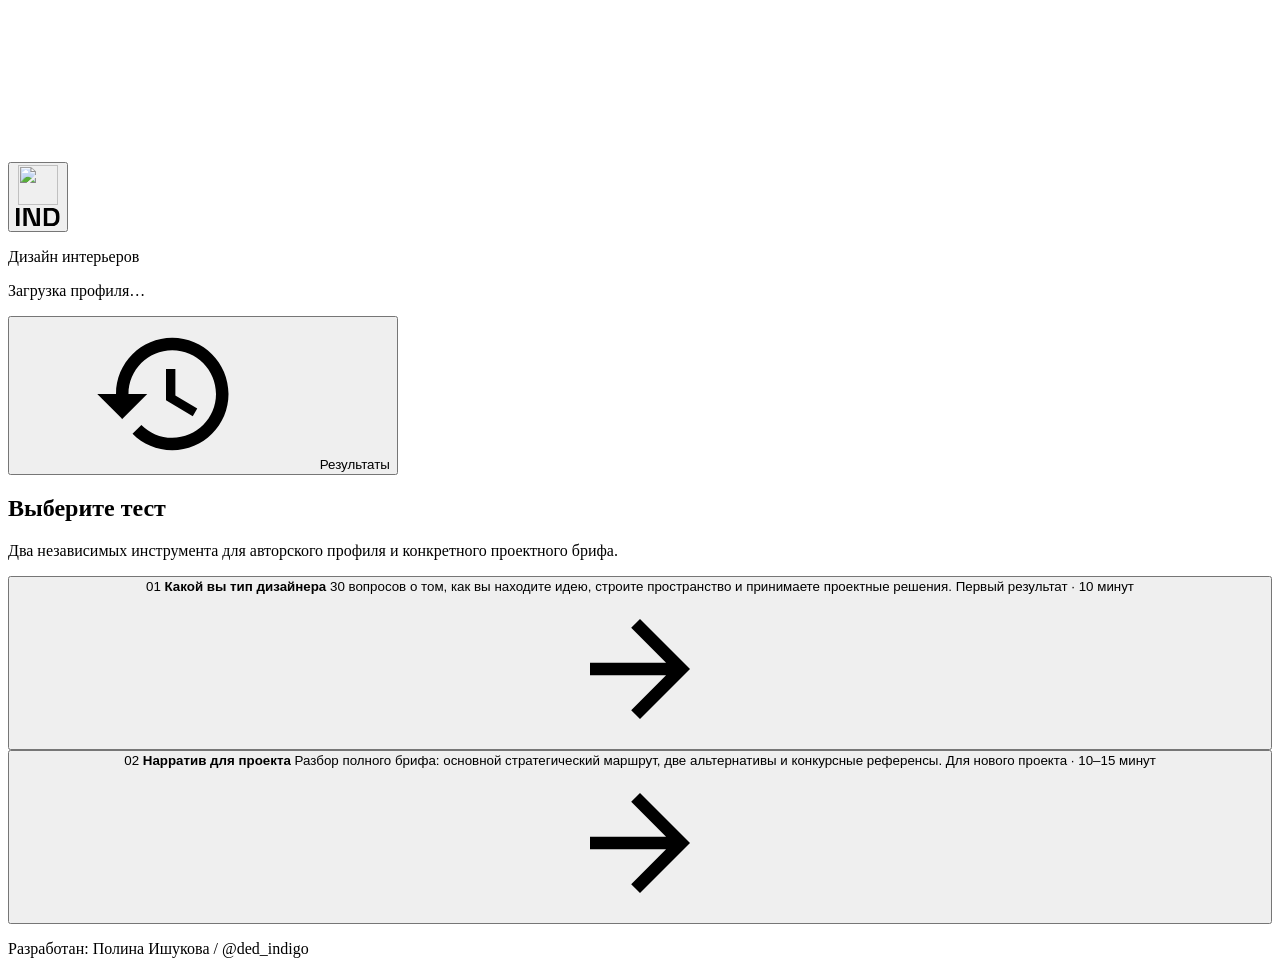
==== index.html @ 7b4a61e6 "Deploy to Yandex Serverless Containers The app now runs as one container on Yandex Cloud: Mini App f" ====
<!doctype html>
<html lang="ru">
<head>
  <meta charset="utf-8">
  <meta name="viewport" content="width=device-width, initial-scale=1, viewport-fit=cover">
  <meta name="theme-color" content="#f7f7f5">
  <meta http-equiv="Cache-Control" content="no-cache, no-store, must-revalidate">
  <meta http-equiv="Pragma" content="no-cache">
  <meta http-equiv="Expires" content="0">
  <title>Нарративы интерьера</title>
  <link rel="stylesheet" href="./assets/styles.css?v=24">
  <script src="https://telegram.org/js/telegram-web-app.js"></script>
  <script src="./config.js?v=3"></script>
</head>
<body>
  <!-- Иконки: google/material-design-icons, 24dp, Apache 2.0. Спрайт инлайном —
       внешние шрифты иконок в Telegram WebView грузятся ненадёжно. -->
  <svg class="icon-sprite" aria-hidden="true" focusable="false" xmlns="http://www.w3.org/2000/svg">
    <symbol id="ic-close" viewBox="0 0 24 24"><path d="M19 6.41L17.59 5 12 10.59 6.41 5 5 6.41 10.59 12 5 17.59 6.41 19 12 13.41 17.59 19 19 17.59 13.41 12z"/></symbol>
    <symbol id="ic-arrow-forward" viewBox="0 0 24 24"><path d="M12 4l-1.41 1.41L16.17 11H4v2h12.17l-5.58 5.59L12 20l8-8z"/></symbol>
    <symbol id="ic-arrow-back" viewBox="0 0 24 24"><path d="M20 11H7.83l5.59-5.59L12 4l-8 8 8 8 1.41-1.41L7.83 13H20v-2z"/></symbol>
    <symbol id="ic-history" viewBox="0 0 24 24"><path d="M13 3c-4.97 0-9 4.03-9 9H1l3.89 3.89.07.14L9 12H6c0-3.87 3.13-7 7-7s7 3.13 7 7-3.13 7-7 7c-1.93 0-3.68-.79-4.94-2.06l-1.42 1.42C8.27 19.99 10.51 21 13 21c4.97 0 9-4.03 9-9s-4.03-9-9-9zm-1 5v5l4.28 2.54.72-1.21-3.5-2.08V8H12z"/></symbol>
    <symbol id="ic-expand-more" viewBox="0 0 24 24"><path d="M16.59 8.59L12 13.17 7.41 8.59 6 10l6 6 6-6z"/></symbol>
    <!-- Вордмарк студии. Один путь, fill наследуется от currentColor,
         чтобы цвет задавался стилями, а не был вшит в графику. -->
    <symbol id="ind-wordmark" viewBox="0 0 164 68"><path d="M104.501 0V68H130.856C137.032 68 142.384 67.5802 146.09 66.321C158.442 62.1235 164 51.8395 164 33.1605C164 15.7407 158.442 5.66667 146.296 1.67901C142.384 0.419753 136.826 0 130.856 0H104.501ZM150.207 33.3704C150.207 47.0123 146.708 53.5185 140.532 56.037C137.444 57.2963 133.738 57.5062 129.827 57.5062H117.265V10.4938H129.827C133.738 10.4938 137.444 10.7037 140.532 11.963C146.708 14.4815 150.207 20.5679 150.207 33.3704ZM65.6015 68L40.3491 5.03704V68H27.7914V0H52.0832L77.3357 62.7531V0H89.8933V68H65.6015ZM13.1752 68H0V0H13.1752V68Z"/></symbol>
  </svg>

  <main class="shell">
    <header class="topbar">
      <div class="brand">
        <!-- Анимированное лого: WebP с альфой (чёрный фон ролика выбит по
             яркости, кроп ровно по сфере). Обычный <img> — не video: не зависит
             от политик автоплея в Telegram WebView. -->
        <button class="brand-home" id="brand-home" type="button" aria-label="На главный экран" title="На главный экран">
          <img class="brand-logo" src="./assets/logo-orb.webp?v=6" width="40" height="40" alt="" aria-hidden="true">
          <svg class="brand-wordmark" viewBox="0 0 164 68" aria-hidden="true"><use href="#ind-wordmark"></use></svg>
        </button>
        <div>
          <p class="product-name">Дизайн интерьеров</p>
          <p class="user-line" id="user-line">Загрузка профиля…</p>
        </div>
      </div>
      <button class="history-button" id="history-button" type="button" data-mode="history">
        <svg class="ic" aria-hidden="true"><use href="#ic-history"></use></svg>
        <span class="history-button-label">Результаты</span>
      </button>
    </header>

    <section class="screen" id="screen-start">
      <div class="intro" aria-labelledby="page-title">
        <h1 id="page-title">Выберите тест</h1>
        <p>Два независимых инструмента для авторского профиля и конкретного проектного брифа.</p>
      </div>

      <div class="test-list" aria-label="Доступные тесты">
        <button class="test-card" data-test="designer-profile" type="button">
          <span class="test-number">01</span>
          <span class="test-content">
            <strong class="test-title">Какой вы тип дизайнера</strong>
            <span>30 вопросов о том, как вы находите идею, строите пространство и принимаете проектные решения.</span>
            <span class="test-meta">Первый результат · 10 минут</span>
          </span>
          <span class="arrow"><svg class="ic" aria-hidden="true"><use href="#ic-arrow-forward"></use></svg></span>
        </button>

        <button class="test-card" data-test="project-narrative" type="button">
          <span class="test-number">02</span>
          <span class="test-content">
            <strong class="test-title">Нарратив для проекта</strong>
            <span>Разбор полного брифа: основной стратегический маршрут, две альтернативы и конкурсные референсы.</span>
            <span class="test-meta">Для нового проекта · 10–15 минут</span>
          </span>
          <span class="arrow"><svg class="ic" aria-hidden="true"><use href="#ic-arrow-forward"></use></svg></span>
        </button>
      </div>

      <p class="status" id="status" role="status" aria-live="polite"></p>
    </section>

    <section class="screen" id="screen-project" hidden>
      <div class="panel-header">
        <h2>Новый проект</h2>
        <p>Заполните информацию о проекте — её можно будет скорректировать позже.</p>
      </div>
      <form id="project-form" class="form" novalidate>
        <label class="field">
          <span>Код или условное название проекта</span>
          <input type="text" id="project-code" name="code_name" maxlength="120" required placeholder="Например: Проект А1">
        </label>
        <label class="field">
          <span>Тип объекта</span>
          <select id="project-object-type" name="object_type">
            <option value="office">Офис</option>
            <option value="restaurant">Ресторан / кафе</option>
            <option value="hotel">Отель</option>
            <option value="residential-common">МОП жилого комплекса</option>
            <option value="airport">Аэропорт</option>
            <option value="museum">Музей</option>
            <option value="sports">Спортивный комплекс</option>
            <option value="other">Другое</option>
          </select>
        </label>
        <label class="field">
          <span>Площадь, м² (не обязательно)</span>
          <input type="number" id="project-area" name="area_m2" min="0" max="1000000" step="1" placeholder="850">
        </label>
        <div class="form-actions">
          <button type="button" class="btn-ghost" id="project-cancel">Назад</button>
          <button type="submit" class="btn-primary">Начать тест</button>
        </div>
      </form>
      <p class="status" id="project-status" role="status" aria-live="polite"></p>
    </section>

    <section class="screen" id="screen-question" hidden>
      <div class="progress-row">
        <span id="q-counter">Вопрос 1 из 30</span>
        <span id="q-percent">0%</span>
      </div>
      <div class="progress-track"><div class="progress-fill" id="progress-fill"></div></div>

      <h2 class="q-text" id="q-text"></h2>
      <p class="q-hint" id="q-hint" hidden>Можно выбрать несколько вариантов</p>

      <div class="options" id="options-list"></div>

      <div class="quiz-actions">
        <!-- На первом вопросе превращается в «Закрыть тест» (см. renderQuestion). -->
        <button type="button" class="btn-ghost btn-with-icon" id="btn-back" data-mode="back">
          <svg class="ic" aria-hidden="true"><use href="#ic-arrow-back"></use></svg>
          <span id="btn-back-label">Назад</span>
        </button>
        <!-- «Не знаю» вынесен из списка вариантов сюда: в списке он занимал
             место наравне с содержательными ответами и оттягивал внимание. -->
        <button type="button" class="btn-ghost btn-with-icon btn-dunno" id="btn-dunno" hidden>
          <span>Ещё не знаю</span>
          <svg class="ic" aria-hidden="true"><use href="#ic-arrow-forward"></use></svg>
        </button>
        <button type="button" class="btn-primary" id="btn-next" hidden>Далее</button>
      </div>
      <!-- Сообщение о несохранённом ответе — под кнопками. В самом ряду оно
           раздвигало кнопки и переносило их подписи. -->
      <p class="save-note" id="save-indicator" role="status" aria-live="polite"></p>
    </section>

    <section class="screen" id="screen-results" hidden>
      <p class="result-kicker" id="result-kicker">Основной нарратив</p>

      <div class="result-card" id="result-card">
        <h2 id="result-name"></h2>
        <p class="result-subtitle" id="result-subtitle"></p>
        <div class="result-image" id="result-image-wrap" hidden><img id="result-image" src="" alt=""></div>
        <p class="fit-label" id="fit-label">Совпадение с архетипом</p>
        <div class="fit-row">
          <div class="fit-bar-track"><div class="fit-bar-fill" id="fit-bar"></div></div>
          <span id="fit-percent"></span>
        </div>
        <p class="confidence-line" id="confidence-line"></p>
        <p class="result-text" id="result-text"></p>
        <div class="result-detail" id="result-detail"></div>
      </div>

      <div class="wheel-section" id="wheel-section" hidden>
        <h3 id="wheel-title">Профиль дизайнерского мышления</h3>
        <svg id="wheel-svg" viewBox="0 0 440 440" xmlns="http://www.w3.org/2000/svg"></svg>
      </div>

      <div class="summary-section" id="summary-section" hidden></div>

      <div class="ranked-section">
        <h3 id="ranked-title">Все архетипы</h3>
        <div id="ranked-list"></div>
      </div>

      <div class="result-actions">
        <button type="button" class="btn-ghost" id="btn-restart">На главный экран</button>
      </div>
    </section>

    <section class="screen" id="screen-history" hidden>
      <div class="panel-header">
        <h2>Результаты тестов</h2>
      </div>
      <div class="history-list" id="history-list"></div>
    </section>

    <!-- Черновик найден: спрашиваем, продолжить или начать заново. Диалог, а не
         экран: выбор из двух исходов, после которого человек возвращается ровно
         туда, откуда пришёл. -->
    <div class="modal" id="resume-modal" hidden>
      <div class="modal-card" role="dialog" aria-modal="true" aria-labelledby="resume-title">
        <h2 id="resume-title">Тест не закончен</h2>
        <p id="resume-text"></p>
        <div class="modal-actions">
          <button class="btn-primary" id="resume-continue" type="button">Продолжить</button>
          <button class="btn-ghost" id="resume-restart" type="button">Начать заново</button>
        </div>
      </div>
    </div>

    <!-- Подпись авторства: в потоке под содержимым, не липнет к низу экрана —
         иначе на коротких экранах она вклинивалась бы в середину. -->
    <footer class="credits">Разработан: Полина Ишукова / @ded_indigo</footer>
  </main>

  <script type="module" src="./assets/app.js?v=24"></script>
</body>
</html>
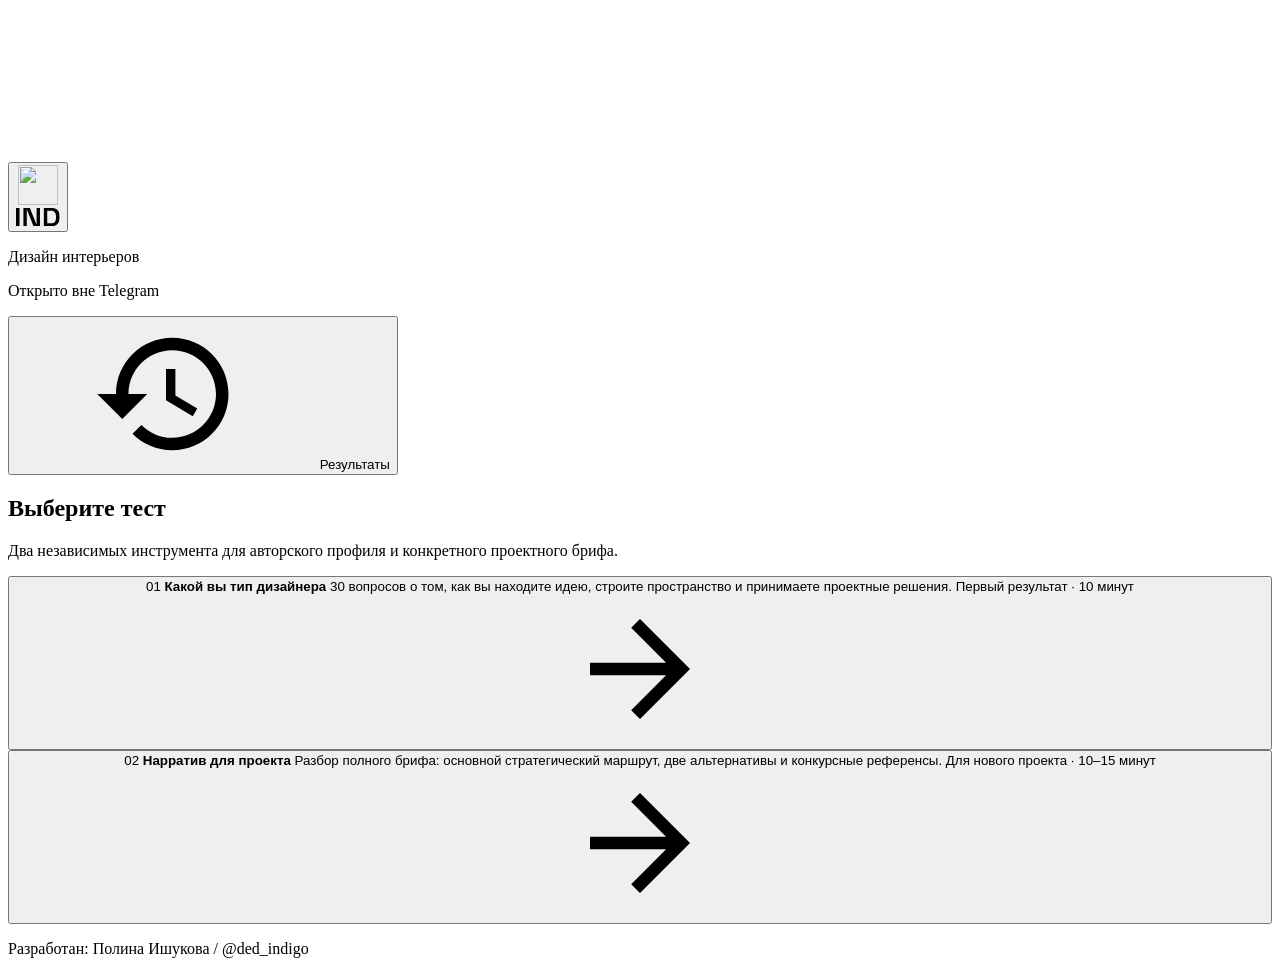
==== commit 77b11bdf: "Send the session token in X-Session-Token Yandex Serverless Containers takes the Authorization heade" ====
--- a/index.html
+++ b/index.html
@@ -204,6 +204,6 @@
     <footer class="credits">Разработан: Полина Ишукова / @ded_indigo</footer>
   </main>
 
-  <script type="module" src="./assets/app.js?v=24"></script>
+  <script type="module" src="./assets/app.js?v=25"></script>
 </body>
 </html>
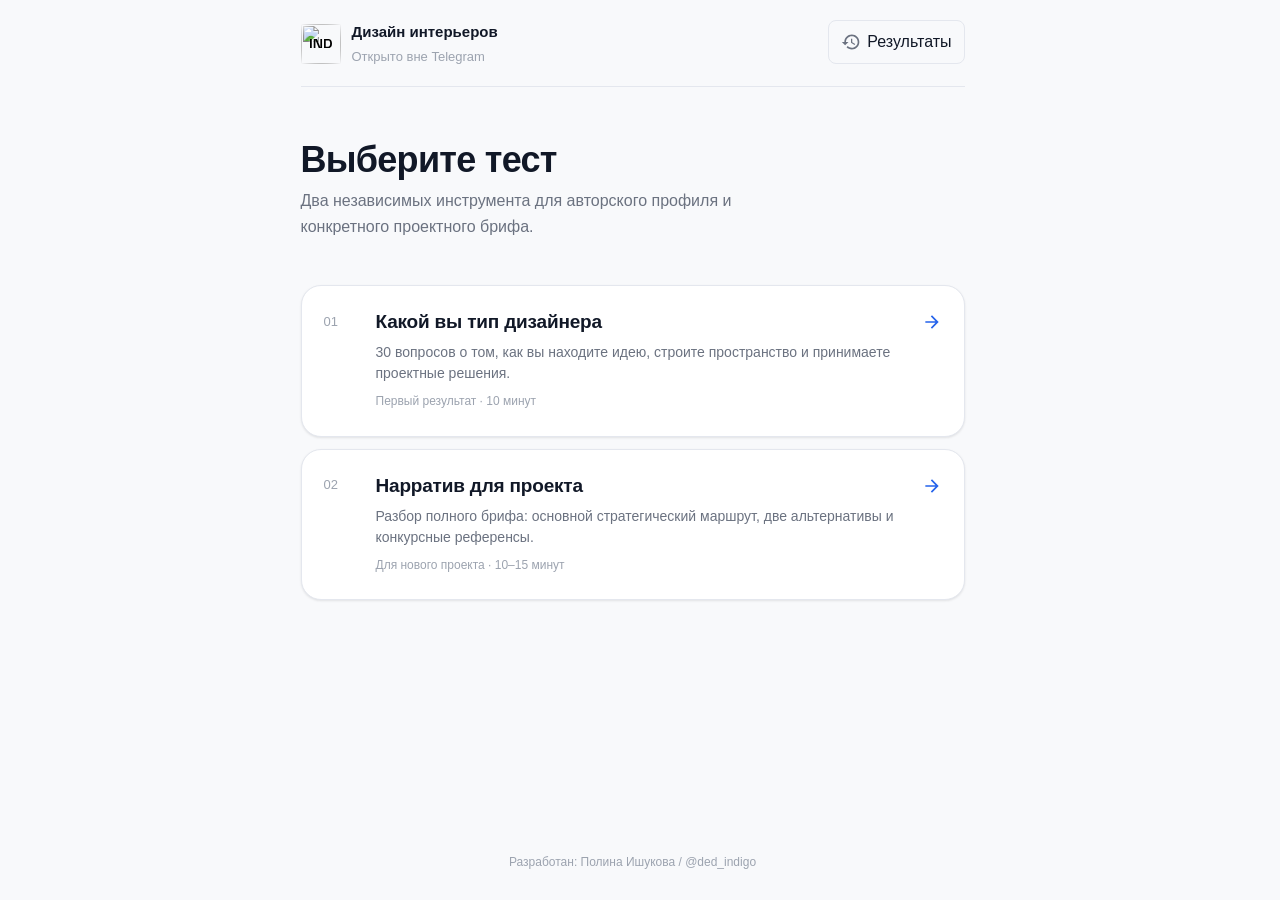
==== commit 42b253b2: "Keep hover styles to mouse pointers On phones :hover stuck to a button after a tap. Hover rules now " ====
--- a/index.html
+++ b/index.html
@@ -8,7 +8,7 @@
   <meta http-equiv="Pragma" content="no-cache">
   <meta http-equiv="Expires" content="0">
   <title>Нарративы интерьера</title>
-  <link rel="stylesheet" href="./assets/styles.css?v=24">
+  <link rel="stylesheet" href="./assets/styles.css?v=25">
   <script src="https://telegram.org/js/telegram-web-app.js"></script>
   <script src="./config.js?v=3"></script>
 </head>
--- a/assets/styles.css
+++ b/assets/styles.css
@@ -0,0 +1,637 @@
+*, *::before, *::after { box-sizing: border-box; margin: 0; padding: 0; }
+
+:root {
+  color-scheme: light;
+  --bg: #F8F9FB;
+  --surface: #FFFFFF;
+  --border: #E4E7EE;
+  --text-primary: #111827;
+  --text-secondary: #6B7280;
+  --text-muted: #9CA3AF;
+  --accent: #2563EB;
+  --accent-light: #EFF6FF;
+  --accent-hover: #1D4ED8;
+  --radius-sm: 8px;
+  --radius-md: 14px;
+  --radius-lg: 20px;
+  --shadow-sm: 0 1px 3px rgba(0,0,0,.06), 0 1px 2px rgba(0,0,0,.04);
+  --shadow-md: 0 4px 16px rgba(0,0,0,.08), 0 2px 6px rgba(0,0,0,.04);
+  font-family: 'Inter', -apple-system, BlinkMacSystemFont, 'Segoe UI', sans-serif;
+}
+
+/* scrollbar-gutter: место под полосу прокрутки резервируется всегда. Без этого
+   длинный экран результата получает полосу, короткий (история, старт) — нет, и
+   весь интерфейс вместе с кнопкой «закрыть» прыгает на ширину полосы. */
+html { background: var(--bg); scroll-behavior: smooth; scrollbar-gutter: stable; }
+
+body {
+  margin: 0;
+  min-width: 320px;
+  min-height: 100vh;
+  background: var(--bg);
+  color: var(--text-primary);
+  line-height: 1.6;
+  -webkit-font-smoothing: antialiased;
+}
+
+button { font: inherit; }
+
+/* Атрибут hidden обязан выигрывать у любого авторского display. Без этого
+   `display: inline-flex` у .btn-with-icon перебивал его, и кнопка пропуска
+   висела на экране даже там, где такого варианта ответа нет вообще. */
+[hidden] { display: none !important; }
+
+/* ── Иконки (google/material-design-icons) ── */
+
+.icon-sprite { display: none; }
+
+.ic {
+  width: 20px;
+  height: 20px;
+  flex: none;
+  fill: currentColor;
+  display: block;
+}
+
+.shell {
+  width: min(100%, 720px);
+  margin: 0 auto;
+  padding: max(20px, env(safe-area-inset-top)) 24px max(28px, env(safe-area-inset-bottom));
+  /* Колонка во весь экран — ради подписи внизу: без этого она вставала сразу
+     под содержимым и на коротких экранах оказывалась посреди пустоты, а от
+     экрана к экрану прыгала по высоте. dvh, а не vh: в мобильных браузерах
+     панели то появляются, то исчезают, и vh считает по большему размеру. */
+  display: flex;
+  flex-direction: column;
+  min-height: 100vh;
+  min-height: 100dvh;
+}
+
+.credits {
+  /* Прижимает подпись к низу: всё свободное место колонки уходит в этот отступ.
+     Линии-разделителя нет намеренно — при длинном экране она вставала бы
+     впритык к последней карточке. */
+  margin-top: auto;
+  padding-top: 32px;
+  color: var(--text-muted);
+  font-size: 12px;
+  text-align: center;
+}
+
+/* ── Topbar ── */
+
+.topbar {
+  display: flex;
+  align-items: flex-start;
+  justify-content: space-between;
+  gap: 16px;
+  padding-bottom: 18px;
+  border-bottom: 1px solid var(--border);
+}
+
+.product-name,
+.user-line,
+.intro p,
+.status { margin: 0; }
+
+.brand { display: flex; align-items: center; gap: 11px; min-width: 0; }
+
+/* Никакого оформления у кнопки: ни фона, ни рамки, ни обводки фокуса, ни
+   тап-хайлайта webview — только сам шар. Реакция на наведение и фокус —
+   размером, не прямоугольниками. */
+.brand-home {
+  appearance: none;
+  padding: 0;
+  border: 0;
+  background: none;
+  cursor: pointer;
+  flex: none;
+  /* Шар и вордмарк — один знак: буквы лежат поверх шара, обе клетки грида
+     занимают одну и ту же ячейку, поэтому знак не занимает лишней высоты и
+     увеличивается при наведении целиком. */
+  display: grid;
+  place-items: center;
+  line-height: 0;
+  -webkit-tap-highlight-color: transparent;
+  transition: transform .18s ease;
+}
+
+.brand-logo,
+.brand-wordmark { grid-area: 1 / 1; }
+
+/* Буквы поверх шара, по его центру. Ширина — чуть больше половины шара:
+   так знак читается и не залезает на светлый край, где контраст падает. */
+.brand-wordmark {
+  width: 22px;
+  height: auto;
+  display: block;
+  fill: #000;
+  position: relative;
+  z-index: 1;
+  /* Шар живой и проходит через тёмно-фиолетовую фазу, где чёрные буквы
+     пропадают. Ореол в полпикселя не виден на светлых кадрах и держит контур
+     на тёмных — дешевле, чем менять цвет знака. */
+  filter: drop-shadow(0 0 1.5px rgba(255, 255, 255, .8));
+}
+/* Hover — только для мыши: на телефоне :hover залипает на кнопке после касания. */
+@media (hover: hover) and (pointer: fine) { .brand-home:hover { transform: scale(1.08); } }
+.brand-home:focus-visible { transform: scale(1.08); }
+.brand-home:focus,
+.brand-home:focus-visible { outline: none; }
+.brand-home:active { transform: scale(1); }
+
+.brand-logo {
+  width: 40px;
+  height: 40px;
+  flex: none;
+  display: block;
+  /* Медленное вращение прячет стык петли: ролик не зациклен, играется
+     пинг-понгом, и на развороте движение внутри сферы заметно без него. */
+  animation: orb-spin 42s linear infinite;
+  /* Ролик снят на чёрном: остатки тёмной каймы по краю гасим лёгкой растушёвкой. */
+  -webkit-mask-image: radial-gradient(circle at 50% 50%, #000 68%, transparent 99%);
+  mask-image: radial-gradient(circle at 50% 50%, #000 68%, transparent 99%);
+}
+
+/* Вращение не выключается при prefers-reduced-motion: сама анимированная WebP
+   всё равно играет (браузеры её не останавливают), а без вращения возвращается
+   тот самый видимый стык петли. Один оборот за 42 секунды — движение на грани
+   заметности, вестибулярного риска тут нет. */
+@keyframes orb-spin { to { transform: rotate(360deg); } }
+
+.product-name { font-size: 15px; font-weight: 650; }
+.user-line { margin-top: 3px; color: var(--text-muted); font-size: 13px; }
+
+.history-button {
+  display: inline-flex;
+  align-items: center;
+  gap: 6px;
+  padding: 8px 12px;
+  border: 1.5px solid var(--border);
+  border-radius: var(--radius-sm);
+  background: transparent;
+  color: var(--text-primary);
+  cursor: pointer;
+  transition: border-color .15s, background-color .15s;
+}
+@media (hover: hover) and (pointer: fine) { .history-button:hover { border-color: var(--accent); background: var(--accent-light); } }
+.history-button .ic { color: var(--text-secondary); }
+@media (hover: hover) and (pointer: fine) { .history-button:hover .ic { color: var(--accent); } }
+
+/* Режим «закрыть» — на истории и на открытом результате кнопка становится
+   крестиком: выход очевиден, и не выглядит как вход в тот же раздел. */
+.history-button[data-mode="close"] {
+  padding: 8px;
+  border-radius: 50%;
+}
+.history-button[data-mode="close"] .history-button-label { display: none; }
+
+.history-button:focus-visible,
+.test-card:focus-visible { outline: 3px solid color-mix(in srgb, var(--accent) 36%, transparent); outline-offset: 2px; }
+
+/* ── Intro / test list ── */
+
+.intro { padding: 30px 0 22px; }
+
+.intro h1 {
+  margin: 0 0 8px;
+  font-size: clamp(26px, 7vw, 36px);
+  line-height: 1.15;
+  letter-spacing: -0.02em;
+  font-weight: 700;
+}
+
+.intro p { max-width: 520px; color: var(--text-secondary); font-size: 16px; line-height: 1.6; }
+
+.test-list { display: grid; gap: 12px; margin-top: 24px; }
+
+.test-card {
+  width: 100%;
+  display: grid;
+  grid-template-columns: 34px 1fr 24px;
+  gap: 12px;
+  align-items: start;
+  padding: 20px 18px;
+  border: 1px solid var(--border);
+  border-radius: var(--radius-lg);
+  background: var(--surface);
+  color: var(--text-primary);
+  text-align: left;
+  cursor: pointer;
+  box-shadow: var(--shadow-sm);
+  transition: border-color 150ms ease, box-shadow 150ms ease;
+}
+
+@media (hover: hover) and (pointer: fine) { .test-card:hover { border-color: var(--accent); box-shadow: var(--shadow-md); } }
+.test-card:active { transform: scale(.995); }
+
+/* Номер, заголовок и стрелка держатся на одной линии: у боковых колонок высота
+   строки ровно как у первой строки заголовка (--title-line), содержимое по её
+   центру. Раньше стрелка центрировалась по всей карточке и уезжала вниз. */
+.test-card { --title-line: 24px; }
+
+.test-number {
+  display: flex;
+  align-items: center;
+  height: var(--title-line);
+  color: var(--text-muted);
+  font-size: 13px;
+  font-variant-numeric: tabular-nums;
+}
+.test-content { display: grid; gap: 8px; }
+.test-title { font-size: 19px; line-height: var(--title-line); font-weight: 650; letter-spacing: -0.01em; }
+.test-content > span:not(.test-meta) { color: var(--text-secondary); font-size: 14px; line-height: 1.5; }
+.test-meta { color: var(--text-muted); font-size: 12px; }
+.arrow {
+  display: flex;
+  align-items: center;
+  justify-content: flex-end;
+  height: var(--title-line);
+  color: var(--accent);
+}
+
+.status { min-height: 22px; padding-top: 16px; color: var(--text-muted); font-size: 13px; }
+
+/* Текст ошибки — читаемый абзац, а не сноска: человеку по нему решать,
+   ждать или писать людям. Кнопка повтора идёт отдельной строкой. */
+.error-text { display: block; color: var(--text-secondary); font-size: 14px; line-height: 1.55; }
+.btn-retry { margin-top: 12px; padding: 11px 18px; font-size: 14px; }
+
+/* ── Общие элементы (форма, кнопки) ── */
+
+.screen { padding-top: 22px; }
+
+.panel-header { padding-bottom: 18px; }
+.panel-header h2 { margin: 0 0 6px; font-size: 24px; font-weight: 700; letter-spacing: -0.02em; }
+.panel-header p { margin: 0; color: var(--text-secondary); font-size: 14px; line-height: 1.5; }
+
+.form { display: grid; gap: 18px; padding-top: 4px; }
+.field { display: grid; gap: 8px; font-size: 14px; color: var(--text-secondary); font-weight: 500; }
+.field input,
+.field select {
+  font: inherit;
+  font-size: 15px;
+  padding: 12px 16px;
+  border: 1.5px solid var(--border);
+  border-radius: var(--radius-sm);
+  background: var(--bg);
+  color: var(--text-primary);
+  outline: none;
+  transition: border-color .15s;
+}
+.field input:focus,
+.field select:focus { border-color: var(--accent); }
+
+.form-actions,
+.quiz-actions,
+.result-actions {
+  display: flex;
+  align-items: center;
+  justify-content: space-between;
+  gap: 12px;
+  padding-top: 8px;
+}
+
+.quiz-actions { padding-top: 20px; gap: 10px; }
+.quiz-actions .btn-ghost,
+.quiz-actions .btn-primary { white-space: nowrap; }
+
+/* Самый тесный случай — первый вопрос одиночного типа: «Закрыть тест» и
+   «Ещё не знаю» вместе шире 360-пиксельного экрана. Подписи там сокращать
+   нельзя, поэтому ужимаем поля самих кнопок. */
+@media (max-width: 380px) {
+  .quiz-actions .btn-ghost { padding-left: 12px; padding-right: 12px; font-size: 14px; }
+  .quiz-actions #btn-back { padding-left: 10px; }
+  .quiz-actions #btn-dunno { padding-right: 10px; }
+  .quiz-actions .btn-with-icon { gap: 6px; }
+}
+
+.btn-primary,
+.btn-ghost {
+  font: inherit;
+  font-size: 15px;
+  font-weight: 600;
+  padding: 14px 22px;
+  border-radius: var(--radius-sm);
+  cursor: pointer;
+  border: none;
+  transition: background .15s, border-color .15s, color .15s, transform .1s;
+}
+.btn-primary { background: var(--accent); color: #fff; }
+@media (hover: hover) and (pointer: fine) { .btn-primary:hover { background: var(--accent-hover); } }
+.btn-primary:active { transform: scale(.98); }
+.btn-primary:disabled { opacity: 0.5; cursor: default; transform: none; }
+
+.btn-with-icon { display: inline-flex; align-items: center; gap: 8px; }
+.btn-with-icon .ic { width: 18px; height: 18px; }
+
+.btn-ghost { background: transparent; border: 1.5px solid var(--border); color: var(--accent); }
+@media (hover: hover) and (pointer: fine) { .btn-ghost:hover { border-color: var(--accent); background: var(--accent-light); color: var(--text-primary); } }
+
+/* ── Экран вопроса ── */
+
+.progress-row {
+  display: flex;
+  justify-content: space-between;
+  font-size: 13px;
+  font-weight: 500;
+  color: var(--text-muted);
+  font-variant-numeric: tabular-nums;
+}
+.progress-row #q-counter { color: var(--text-secondary); }
+
+.progress-track {
+  margin: 10px 0 24px;
+  height: 4px;
+  border-radius: 2px;
+  background: var(--border);
+  overflow: hidden;
+}
+.progress-fill { height: 100%; background: var(--accent); border-radius: inherit; transition: width 350ms ease; }
+
+.question-card {
+  background: var(--surface);
+  border: 1px solid var(--border);
+  border-radius: var(--radius-lg);
+  padding: 32px 28px 28px;
+  margin: 22px 0;
+  box-shadow: var(--shadow-sm);
+}
+
+.q-text {
+  margin: 0 0 18px;
+  font-size: clamp(18px, 4.5vw, 20px);
+  line-height: 1.45;
+  font-weight: 650;
+  letter-spacing: -0.005em;
+  color: var(--text-primary);
+}
+
+.q-hint { margin: -8px 0 18px; font-size: 13px; color: var(--text-muted); }
+
+.options { display: grid; gap: 12px; }
+
+.option-btn {
+  display: flex;
+  align-items: center;
+  gap: 14px;
+  width: 100%;
+  text-align: left;
+  font: inherit;
+  padding: 18px 20px;
+  border: 1.5px solid var(--border);
+  border-radius: var(--radius-md);
+  background: var(--bg);
+  color: var(--text-primary);
+  line-height: 1.5;
+  cursor: pointer;
+  transition: border-color 150ms ease, background-color 150ms ease, transform .1s;
+}
+@media (hover: hover) and (pointer: fine) { .option-btn:hover:not(:disabled) { border-color: var(--accent); background: var(--accent-light); } }
+.option-btn:active:not(:disabled) { transform: scale(.99); }
+.option-btn:disabled { cursor: default; }
+.option-btn.chosen { border-color: var(--accent); background: var(--accent-light); }
+.option-btn.dunno { color: var(--text-muted); font-style: italic; border-style: dashed; }
+
+.save-note { margin-top: 12px; min-height: 18px; font-size: 13px; line-height: 1.45;
+  color: var(--text-secondary); text-align: center; }
+
+/* «Ещё не знаю» — приглушённая кнопка того же роста, что «Назад»: это выход
+   из вопроса, а не ответ, и притягивать взгляд ей незачем. */
+.btn-dunno { color: var(--text-secondary); }
+@media (hover: hover) and (pointer: fine) { .btn-dunno:hover { border-color: var(--text-muted); background: transparent; color: var(--text-primary); } }
+.btn-dunno .ic { color: var(--text-muted); }
+
+/* Иконка съедает воздух со своей стороны — паддинги подрезаны, чтобы пара
+   «стрелка + текст» стояла оптически по центру кнопки. */
+#btn-back { padding-left: 15px; padding-right: 20px; }
+#btn-dunno { padding-left: 20px; padding-right: 15px; }
+
+/* ── Результат: карточка ведущего нарратива ── */
+
+.result-kicker { color: var(--arch-color, var(--accent)); font-size: 11px; font-weight: 650; letter-spacing: .1em; text-transform: uppercase; margin: 0 0 12px; text-align: center; }
+
+.result-card {
+  padding: 32px 28px;
+  border: 1px solid var(--border);
+  border-radius: var(--radius-lg);
+  background: var(--surface);
+  box-shadow: var(--shadow-md);
+  position: relative;
+  overflow: hidden;
+}
+.result-card::before {
+  content: '';
+  position: absolute;
+  top: 0; left: 0; right: 0;
+  height: 4px;
+  background: var(--arch-color, var(--accent));
+}
+.result-card h2 { margin: 0 0 4px; font-size: clamp(20px, 4vw, 26px); font-weight: 700; letter-spacing: -0.01em; }
+.result-subtitle { margin: 0 0 18px; color: var(--text-muted); font-size: 14px; }
+
+.result-image {
+  width: 100%;
+  aspect-ratio: 16 / 9;
+  margin: 4px 0 20px;
+  border-radius: var(--radius-sm);
+  overflow: hidden;
+  background: var(--bg);
+  border: 1px solid var(--border);
+}
+.result-image img { width: 100%; height: 100%; display: block; object-fit: cover; object-position: center; }
+
+.fit-row { display: flex; align-items: center; gap: 10px; }
+.fit-bar-track { flex: 1; height: 6px; border-radius: 3px; background: var(--border); overflow: hidden; }
+.fit-bar-fill { height: 100%; border-radius: inherit; background: var(--arch-color, var(--accent)); transition: width .5s ease; }
+.fit-row span { font-size: 13px; font-weight: 600; font-variant-numeric: tabular-nums; color: var(--text-secondary); min-width: 38px; text-align: right; }
+
+.fit-label { margin: 18px 0 7px; font-size: 12px; color: var(--text-muted); }
+.confidence-line { margin: 10px 0 0; font-size: 12px; line-height: 1.5; color: var(--text-muted); }
+
+.result-text { margin: 20px 0; font-size: 15px; line-height: 1.7; color: var(--text-secondary); }
+
+.result-detail { display: grid; gap: 16px; margin-bottom: 20px; padding-top: 16px; border-top: 1px solid var(--border); }
+.result-detail h3 { margin: 0 0 6px; font-size: 13px; letter-spacing: .04em; text-transform: uppercase; color: var(--text-muted); font-weight: 650; }
+.result-detail p { margin: 0; font-size: 14px; line-height: 1.65; color: var(--text-secondary); }
+.strength-tag {
+  display: inline-block;
+  margin: 0 6px 6px 0;
+  padding: 5px 12px;
+  border-radius: 999px;
+  background: var(--bg);
+  border: 1px solid var(--border);
+  font-size: 13px;
+  color: var(--text-secondary);
+}
+.blindspot-block {
+  padding: 14px 16px;
+  background: #FEF2F2;
+  border: 1px solid #FCA5A5;
+  border-radius: var(--radius-sm);
+  font-size: 13px;
+  color: #9F1239;
+  line-height: 1.55;
+}
+.blindspot-block strong { color: #BE123C; }
+
+/* ── Колесо профиля ── */
+
+.wheel-section {
+  background: var(--surface);
+  border: 1px solid var(--border);
+  border-radius: var(--radius-lg);
+  padding: 28px;
+  margin: 20px 0;
+  box-shadow: var(--shadow-sm);
+  text-align: center;
+}
+.wheel-section h3 { font-size: 16px; font-weight: 650; margin-bottom: 20px; color: var(--text-primary); }
+#wheel-svg { max-width: 100%; height: auto; }
+
+/* ── Саммари: топ-чипы + совет по нижним ── */
+
+.summary-section {
+  background: var(--surface);
+  border: 1px solid var(--border);
+  border-radius: var(--radius-lg);
+  padding: 26px 28px;
+  margin: 20px 0;
+  box-shadow: var(--shadow-sm);
+}
+.summary-section h3 { font-size: 15px; font-weight: 650; margin-bottom: 14px; }
+.summary-palette { display: flex; gap: 8px; flex-wrap: wrap; margin-bottom: 14px; }
+.palette-chip {
+  display: flex; align-items: center; gap: 6px;
+  padding: 5px 12px; border-radius: 999px;
+  font-size: 13px; font-weight: 500;
+  background: var(--bg); border: 1.5px solid var(--border);
+}
+.palette-chip .dot { width: 8px; height: 8px; border-radius: 50%; flex-shrink: 0; }
+.summary-text { font-size: 14px; line-height: 1.7; color: var(--text-secondary); }
+.summary-text p { margin-bottom: 10px; }
+.summary-text p:last-child { margin-bottom: 0; }
+.summary-advice {
+  margin-top: 14px; padding: 14px 16px;
+  background: #F0FDF4; border: 1px solid #BBF7D0;
+  border-radius: var(--radius-sm);
+  font-size: 13px; color: #166534; line-height: 1.6;
+}
+.summary-advice p { margin: 0 0 8px; }
+.summary-advice p:last-child { margin: 0; }
+
+/* ── Полный ранжированный список ── */
+
+.ranked-section { margin: 20px 0; }
+.ranked-section h3 { font-size: 16px; font-weight: 650; margin-bottom: 14px; }
+
+.archetype-card {
+  background: var(--surface);
+  border: 1px solid var(--border);
+  border-radius: var(--radius-md);
+  padding: 18px;
+  margin-bottom: 10px;
+  box-shadow: var(--shadow-sm);
+  cursor: pointer;
+  transition: border-color .15s;
+}
+@media (hover: hover) and (pointer: fine) { .archetype-card:hover { border-color: var(--card-color, var(--border)); } }
+.archetype-card.expanded .card-body { display: block; }
+
+.card-header { display: flex; align-items: center; gap: 14px; }
+.card-rank { font-size: 11px; font-weight: 700; color: var(--text-muted); width: 20px; flex-shrink: 0; text-align: center; }
+.card-color-dot { width: 10px; height: 10px; border-radius: 50%; flex-shrink: 0; }
+.card-name { flex: 1; min-width: 0; }
+.card-name strong { font-size: 15px; font-weight: 650; display: block; }
+.card-name span { font-size: 12px; color: var(--text-muted); }
+.card-score-area { display: flex; align-items: center; gap: 10px; flex-shrink: 0; }
+.score-bar-wrap { width: 72px; height: 6px; background: var(--border); border-radius: 3px; overflow: hidden; }
+.score-bar-fill { height: 100%; border-radius: 3px; }
+.score-num { font-size: 13px; font-weight: 650; color: var(--text-secondary); min-width: 32px; text-align: right; }
+.card-chevron {
+  color: var(--text-muted);
+  flex-shrink: 0;
+  width: 26px;
+  height: 26px;
+  border-radius: 50%;
+  background: var(--bg);
+  display: flex;
+  align-items: center;
+  justify-content: center;
+  transition: transform .2s, background .15s, color .15s;
+}
+@media (hover: hover) and (pointer: fine) { .archetype-card:hover .card-chevron { background: var(--border); color: var(--text-secondary); } }
+.archetype-card.expanded .card-chevron { transform: rotate(180deg); }
+
+.card-body { display: none; margin-top: 14px; padding-top: 14px; border-top: 1px solid var(--border); }
+.card-body p { font-size: 14px; line-height: 1.65; color: var(--text-secondary); margin-bottom: 10px; }
+.card-body p:last-child { margin-bottom: 0; }
+.mini-strengths { display: flex; flex-wrap: wrap; gap: 6px; margin-top: 8px; }
+.mini-tag { padding: 3px 10px; background: var(--bg); border: 1px solid var(--border); border-radius: 999px; font-size: 12px; color: var(--text-secondary); }
+
+/* ── История ── */
+
+.history-list { display: grid; gap: 10px; padding-top: 4px; }
+.history-item {
+  padding: 16px 18px;
+  border: 1px solid var(--border);
+  border-radius: var(--radius-md);
+  background: var(--surface);
+  box-shadow: var(--shadow-sm);
+  cursor: pointer;
+  transition: border-color .15s;
+}
+@media (hover: hover) and (pointer: fine) { .history-item:hover { border-color: var(--accent); } }
+.history-item .h-top { display: flex; justify-content: space-between; font-size: 13px; color: var(--text-muted); }
+.history-item strong { display: block; margin-top: 4px; font-size: 15px; }
+
+@media (min-width: 620px) {
+  .shell { padding-inline: 28px; }
+  .test-card { grid-template-columns: 40px 1fr 24px; padding: 24px 22px; }
+}
+
+@media (max-width: 540px) {
+  .question-card { padding: 24px 20px 20px; }
+  .result-card { padding: 24px 20px; }
+  .wheel-section { padding: 24px 16px; }
+  .summary-section { padding: 22px 20px; }
+  .score-bar-wrap { width: 52px; }
+}
+
+@media (prefers-reduced-motion: reduce) {
+  * { transition: none !important; }
+}
+
+/* ── Диалог возобновления ── */
+
+.modal {
+  position: fixed;
+  inset: 0;
+  z-index: 20;
+  display: flex;
+  align-items: flex-end;
+  justify-content: center;
+  padding: 16px;
+  background: rgba(17, 24, 39, .38);
+}
+.modal[hidden] { display: none; }
+
+.modal-card {
+  width: min(100%, 420px);
+  padding: 22px;
+  border-radius: var(--radius-lg);
+  background: var(--surface);
+  box-shadow: var(--shadow-md);
+  display: grid;
+  gap: 10px;
+}
+.modal-card h2 { font-size: 18px; }
+.modal-card p { color: var(--text-secondary); font-size: 14px; line-height: 1.5; }
+.modal-actions { display: grid; gap: 8px; margin-top: 6px; }
+
+/* Метка на карточке теста: сколько уже пройдено. */
+.test-progress { color: var(--accent); font-size: 12px; font-weight: 600; }
+
+@media (min-width: 480px) {
+  .modal { align-items: center; }
+}
